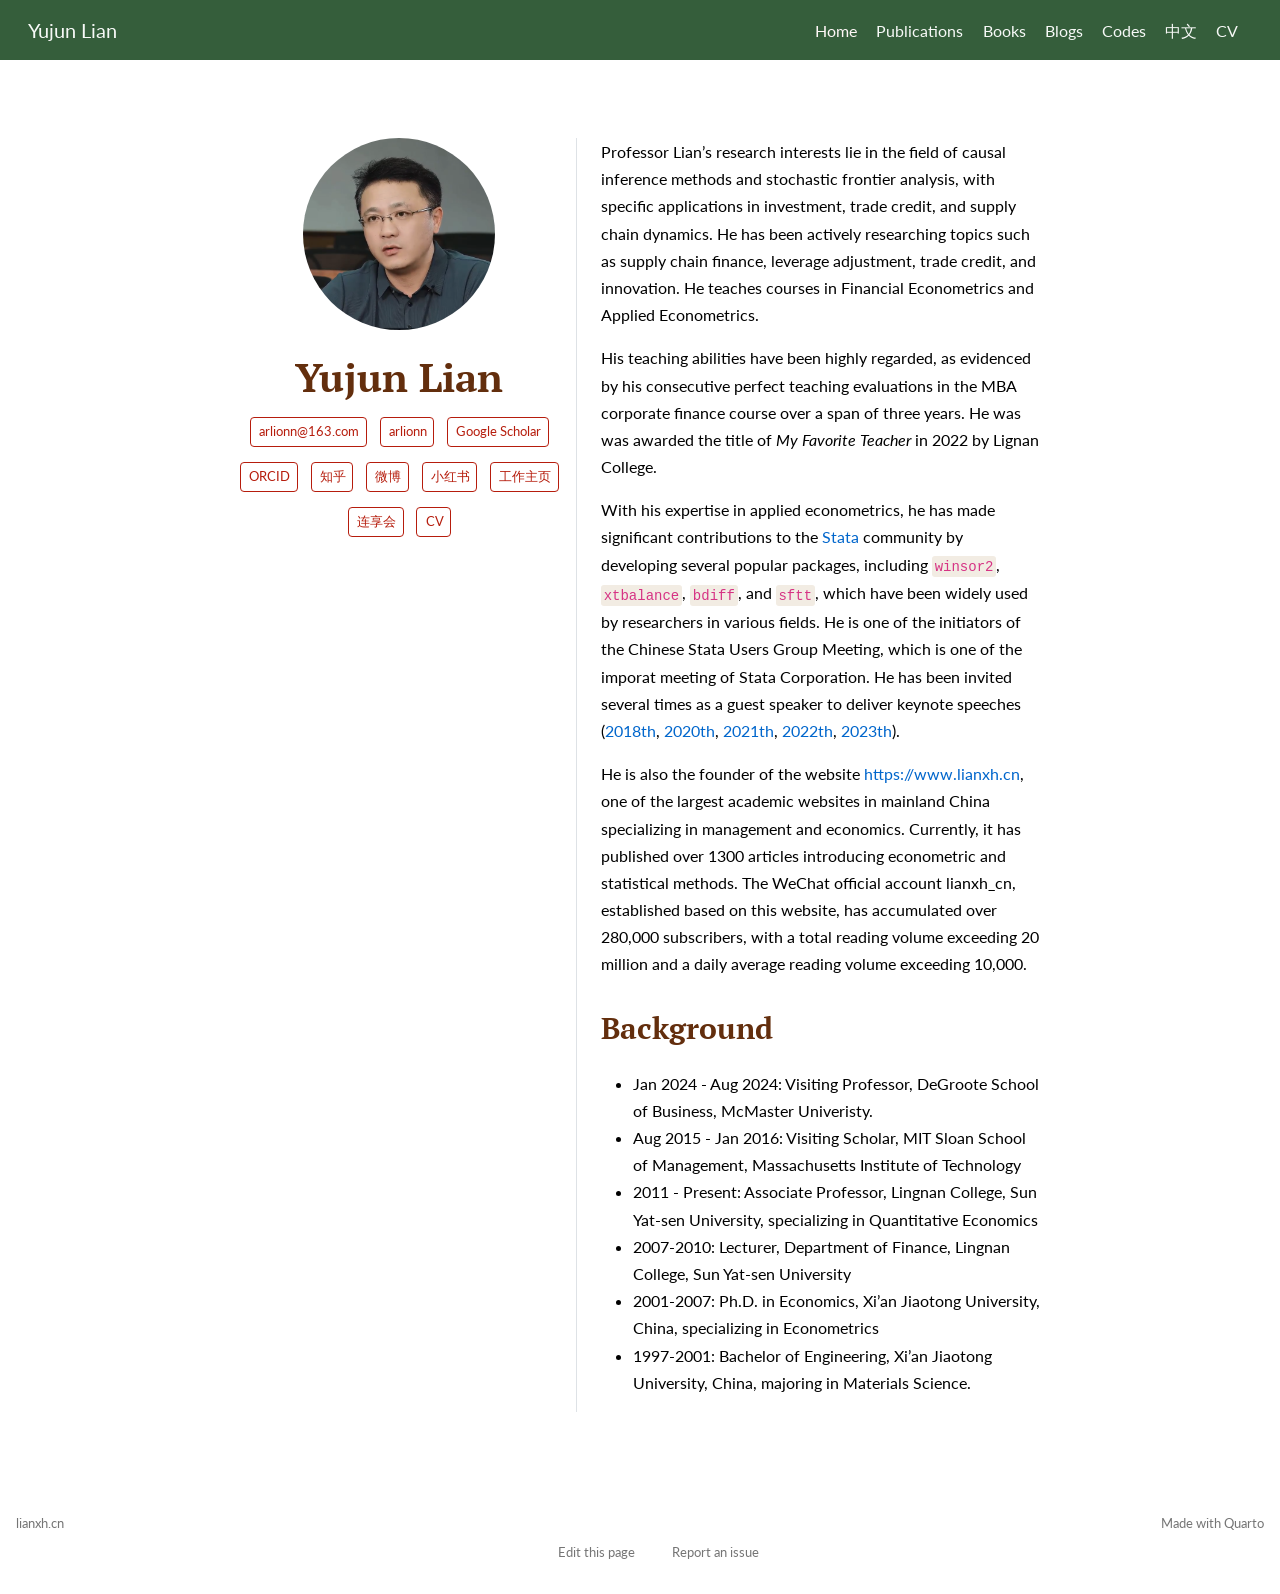
==== docs/index.html @ 08b86503 "Initial commit" ====
<!DOCTYPE html>
<html xmlns="http://www.w3.org/1999/xhtml" lang="en" xml:lang="en"><head>

<meta charset="utf-8">
<meta name="generator" content="quarto-1.6.39">

<meta name="viewport" content="width=device-width, initial-scale=1.0, user-scalable=yes">


<title>Yujun Lian</title>
<style>
code{white-space: pre-wrap;}
span.smallcaps{font-variant: small-caps;}
div.columns{display: flex; gap: min(4vw, 1.5em);}
div.column{flex: auto; overflow-x: auto;}
div.hanging-indent{margin-left: 1.5em; text-indent: -1.5em;}
ul.task-list{list-style: none;}
ul.task-list li input[type="checkbox"] {
  width: 0.8em;
  margin: 0 0.8em 0.2em -1em; /* quarto-specific, see https://github.com/quarto-dev/quarto-cli/issues/4556 */ 
  vertical-align: middle;
}
</style>


<script src="site_libs/quarto-nav/quarto-nav.js"></script>
<script src="site_libs/quarto-nav/headroom.min.js"></script>
<script src="site_libs/clipboard/clipboard.min.js"></script>
<script src="site_libs/quarto-search/autocomplete.umd.js"></script>
<script src="site_libs/quarto-search/fuse.min.js"></script>
<script src="site_libs/quarto-search/quarto-search.js"></script>
<meta name="quarto:offset" content="./">
<link href="./images/site-logo.png" rel="icon" type="image/png">
<script src="site_libs/quarto-html/quarto.js"></script>
<script src="site_libs/quarto-html/popper.min.js"></script>
<script src="site_libs/quarto-html/tippy.umd.min.js"></script>
<link href="site_libs/quarto-html/tippy.css" rel="stylesheet">
<link href="site_libs/quarto-html/quarto-syntax-highlighting-fe8e7e522ae82dd820442a7d00205796.css" rel="stylesheet" id="quarto-text-highlighting-styles">
<script src="site_libs/bootstrap/bootstrap.min.js"></script>
<link href="site_libs/bootstrap/bootstrap-icons.css" rel="stylesheet">
<link href="site_libs/bootstrap/bootstrap-5df277ab798583035ee15cc21a835e6a.min.css" rel="stylesheet" append-hash="true" id="quarto-bootstrap" data-mode="light">
<script id="quarto-search-options" type="application/json">{
  "location": "navbar",
  "copy-button": false,
  "collapse-after": 3,
  "panel-placement": "end",
  "type": "overlay",
  "limit": 50,
  "keyboard-shortcut": [
    "f",
    "/",
    "s"
  ],
  "show-item-context": false,
  "language": {
    "search-no-results-text": "No results",
    "search-matching-documents-text": "matching documents",
    "search-copy-link-title": "Copy link to search",
    "search-hide-matches-text": "Hide additional matches",
    "search-more-match-text": "more match in this document",
    "search-more-matches-text": "more matches in this document",
    "search-clear-button-title": "Clear",
    "search-text-placeholder": "",
    "search-detached-cancel-button-title": "Cancel",
    "search-submit-button-title": "Submit",
    "search-label": "Search"
  }
}</script>


</head>

<body class="nav-fixed fullcontent">

<div id="quarto-search-results"></div>
  <header id="quarto-header" class="headroom fixed-top">
    <nav class="navbar navbar-expand-lg " data-bs-theme="dark">
      <div class="navbar-container container-fluid">
      <div class="navbar-brand-container mx-auto">
    <a class="navbar-brand" href="./index.html">
    <span class="navbar-title">Yujun Lian</span>
    </a>
  </div>
            <div id="quarto-search" class="" title="Search"></div>
          <button class="navbar-toggler" type="button" data-bs-toggle="collapse" data-bs-target="#navbarCollapse" aria-controls="navbarCollapse" role="menu" aria-expanded="false" aria-label="Toggle navigation" onclick="if (window.quartoToggleHeadroom) { window.quartoToggleHeadroom(); }">
  <span class="navbar-toggler-icon"></span>
</button>
          <div class="collapse navbar-collapse" id="navbarCollapse">
            <ul class="navbar-nav navbar-nav-scroll ms-auto">
  <li class="nav-item">
    <a class="nav-link active" href="./index.html" aria-current="page"> 
<span class="menu-text">Home</span></a>
  </li>  
  <li class="nav-item">
    <a class="nav-link" href="./publications.html"> 
<span class="menu-text">Publications</span></a>
  </li>  
  <li class="nav-item">
    <a class="nav-link" href="./books.html"> 
<span class="menu-text">Books</span></a>
  </li>  
  <li class="nav-item">
    <a class="nav-link" href="./blog.html"> 
<span class="menu-text">Blogs</span></a>
  </li>  
  <li class="nav-item">
    <a class="nav-link" href="./codes.html"> 
<span class="menu-text">Codes</span></a>
  </li>  
  <li class="nav-item">
    <a class="nav-link" href="./Chinese.html"> 
<span class="menu-text">中文</span></a>
  </li>  
  <li class="nav-item">
    <a class="nav-link" href="./CV.pdf"> 
<span class="menu-text">CV</span></a>
  </li>  
</ul>
          </div> <!-- /navcollapse -->
            <div class="quarto-navbar-tools">
</div>
      </div> <!-- /container-fluid -->
    </nav>
</header>
<!-- content -->
<div id="quarto-content" class="quarto-container page-columns page-rows-contents page-layout-article page-navbar">
<!-- sidebar -->
<!-- margin-sidebar -->
    
<!-- main -->
<main class="content" id="quarto-document-content">




<div class="quarto-about-trestles">
  <div class="about-entity">
    <img src="images/lianyujun_2025.png" class="about-image
  round " style="height: 12em; width: 12em;">
<header id="title-block-header" class="quarto-title-block default">
<div class="quarto-title">
<h1 class="title">Yujun Lian</h1>
</div>
<div class="quarto-title-meta">
  </div>
</header>
    <div class="about-links">
  <a href="mailto:arlionn@163.com" class="about-link" rel="" target="">
    <i class="bi bi-mailbox"></i>
     <span class="about-link-text">arlionn@163.com</span>
  </a>
  <a href="https://github.com/lianyujun" class="about-link" rel="" target="">
    <i class="bi bi-github"></i>
     <span class="about-link-text">arlionn</span>
  </a>
  <a href="https://scholar.google.com/citations?user=tlkDP2AAAAAJ" class="about-link" rel="" target="">
    <i class="bi bi-book"></i>
     <span class="about-link-text">Google Scholar</span>
  </a>
  <a href="https://orcid.org/0000-0002-2011-7535" class="about-link" rel="" target="">
    <i class="bi bi-fingerprint"></i>
     <span class="about-link-text">ORCID</span>
  </a>
  <a href="https://www.zhihu.com/people/arlionn/" class="about-link" rel="" target="">
    <i class="bi bi-brands zhihu"></i>
     <span class="about-link-text">知乎</span>
  </a>
  <a href="https://weibo.com/arlionn" class="about-link" rel="" target="">
    <i class="bi bi-brands weibo"></i>
     <span class="about-link-text">微博</span>
  </a>
  <a href="https://www.xiaohongshu.com/user/profile/682968d9000000000a03da1a" class="about-link" rel="" target="">
    <i class="bi bi-brands xing"></i>
     <span class="about-link-text">小红书</span>
  </a>
  <a href="https://lingnan.sysu.edu.cn/faculty/LianYujun" class="about-link" rel="" target="">
    <i class="bi bi-solid user"></i>
     <span class="about-link-text">工作主页</span>
  </a>
  <a href="https://www.lianxh.cn" class="about-link" rel="" target="">
    <i class="bi bi-brands home"></i>
     <span class="about-link-text">连享会</span>
  </a>
  <a href="/CV.pdf" class="about-link" rel="" target="">
    <i class="bi bi-📝"></i>
     <span class="about-link-text">CV</span>
  </a>
</div>
  </div>
  <div class="about-contents"><div id="hero-heading">
<p>Professor Lian’s research interests lie in the field of causal inference methods and stochastic frontier analysis, with specific applications in investment, trade credit, and supply chain dynamics. He has been actively researching topics such as supply chain finance, leverage adjustment, trade credit, and innovation. He teaches courses in Financial Econometrics and Applied Econometrics.</p>
<p>His teaching abilities have been highly regarded, as evidenced by his consecutive perfect teaching evaluations in the MBA corporate finance course over a span of three years. He was was awarded the title of <em>My Favorite Teacher</em> in 2022 by Lignan College.</p>
<p>With his expertise in applied econometrics, he has made significant contributions to the <a href="https://www.stata.com/">Stata</a> community by developing several popular packages, including <code>winsor2</code>, <code>xtbalance</code>, <code>bdiff</code>, and <code>sftt</code>, which have been widely used by researchers in various fields. He is one of the initiators of the Chinese Stata Users Group Meeting, which is one of the imporat meeting of Stata Corporation. He has been invited several times as a guest speaker to deliver keynote speeches (<a href="https://www.stata.com/meeting/china18/">2018th</a>, <a href="https://www.stata.com/meeting/china20-Uone-Tech/">2020th</a>, <a href="https://www.stata.com/meeting/china21-Uone-Tech/">2021th</a>, <a href="https://www.stata.com/meeting/china22-Uone-Tech/">2022th</a>, <a href="https://www.stata.com/meeting/china23-Uone-Tech/">2023th</a>).</p>
<p>He is also the founder of the website <a href="https://www.lianxh.cn" class="uri">https://www.lianxh.cn</a>, one of the largest academic websites in mainland China specializing in management and economics. Currently, it has published over 1300 articles introducing econometric and statistical methods. The WeChat official account lianxh_cn, established based on this website, has accumulated over 280,000 subscribers, with a total reading volume exceeding 20 million and a daily average reading volume exceeding 10,000.</p>
<section id="background" class="level2">
<h2 data-anchor-id="background">Background</h2>
<ul>
<li>Jan 2024 - Aug 2024: Visiting Professor, DeGroote School of Business, McMaster Univeristy.</li>
<li>Aug 2015 - Jan 2016: Visiting Scholar, MIT Sloan School of Management, Massachusetts Institute of Technology</li>
<li>2011 - Present: Associate Professor, Lingnan College, Sun Yat-sen University, specializing in Quantitative Economics</li>
<li>2007-2010: Lecturer, Department of Finance, Lingnan College, Sun Yat-sen University</li>
<li>2001-2007: Ph.D.&nbsp;in Economics, Xi’an Jiaotong University, China, specializing in Econometrics</li>
<li>1997-2001: Bachelor of Engineering, Xi’an Jiaotong University, China, majoring in Materials Science.</li>
</ul>
</section>
</div></div>
</div>





</main> <!-- /main -->
<script id="quarto-html-after-body" type="application/javascript">
window.document.addEventListener("DOMContentLoaded", function (event) {
  const toggleBodyColorMode = (bsSheetEl) => {
    const mode = bsSheetEl.getAttribute("data-mode");
    const bodyEl = window.document.querySelector("body");
    if (mode === "dark") {
      bodyEl.classList.add("quarto-dark");
      bodyEl.classList.remove("quarto-light");
    } else {
      bodyEl.classList.add("quarto-light");
      bodyEl.classList.remove("quarto-dark");
    }
  }
  const toggleBodyColorPrimary = () => {
    const bsSheetEl = window.document.querySelector("link#quarto-bootstrap");
    if (bsSheetEl) {
      toggleBodyColorMode(bsSheetEl);
    }
  }
  toggleBodyColorPrimary();  
  const isCodeAnnotation = (el) => {
    for (const clz of el.classList) {
      if (clz.startsWith('code-annotation-')) {                     
        return true;
      }
    }
    return false;
  }
  const onCopySuccess = function(e) {
    // button target
    const button = e.trigger;
    // don't keep focus
    button.blur();
    // flash "checked"
    button.classList.add('code-copy-button-checked');
    var currentTitle = button.getAttribute("title");
    button.setAttribute("title", "Copied!");
    let tooltip;
    if (window.bootstrap) {
      button.setAttribute("data-bs-toggle", "tooltip");
      button.setAttribute("data-bs-placement", "left");
      button.setAttribute("data-bs-title", "Copied!");
      tooltip = new bootstrap.Tooltip(button, 
        { trigger: "manual", 
          customClass: "code-copy-button-tooltip",
          offset: [0, -8]});
      tooltip.show();    
    }
    setTimeout(function() {
      if (tooltip) {
        tooltip.hide();
        button.removeAttribute("data-bs-title");
        button.removeAttribute("data-bs-toggle");
        button.removeAttribute("data-bs-placement");
      }
      button.setAttribute("title", currentTitle);
      button.classList.remove('code-copy-button-checked');
    }, 1000);
    // clear code selection
    e.clearSelection();
  }
  const getTextToCopy = function(trigger) {
      const codeEl = trigger.previousElementSibling.cloneNode(true);
      for (const childEl of codeEl.children) {
        if (isCodeAnnotation(childEl)) {
          childEl.remove();
        }
      }
      return codeEl.innerText;
  }
  const clipboard = new window.ClipboardJS('.code-copy-button:not([data-in-quarto-modal])', {
    text: getTextToCopy
  });
  clipboard.on('success', onCopySuccess);
  if (window.document.getElementById('quarto-embedded-source-code-modal')) {
    const clipboardModal = new window.ClipboardJS('.code-copy-button[data-in-quarto-modal]', {
      text: getTextToCopy,
      container: window.document.getElementById('quarto-embedded-source-code-modal')
    });
    clipboardModal.on('success', onCopySuccess);
  }
    var localhostRegex = new RegExp(/^(?:http|https):\/\/localhost\:?[0-9]*\//);
    var mailtoRegex = new RegExp(/^mailto:/);
      var filterRegex = new RegExp("https:\/\/lianyujun\.github\.io");
    var isInternal = (href) => {
        return filterRegex.test(href) || localhostRegex.test(href) || mailtoRegex.test(href);
    }
    // Inspect non-navigation links and adorn them if external
 	var links = window.document.querySelectorAll('a[href]:not(.nav-link):not(.navbar-brand):not(.toc-action):not(.sidebar-link):not(.sidebar-item-toggle):not(.pagination-link):not(.no-external):not([aria-hidden]):not(.dropdown-item):not(.quarto-navigation-tool):not(.about-link)');
    for (var i=0; i<links.length; i++) {
      const link = links[i];
      if (!isInternal(link.href)) {
        // undo the damage that might have been done by quarto-nav.js in the case of
        // links that we want to consider external
        if (link.dataset.originalHref !== undefined) {
          link.href = link.dataset.originalHref;
        }
      }
    }
  function tippyHover(el, contentFn, onTriggerFn, onUntriggerFn) {
    const config = {
      allowHTML: true,
      maxWidth: 500,
      delay: 100,
      arrow: false,
      appendTo: function(el) {
          return el.parentElement;
      },
      interactive: true,
      interactiveBorder: 10,
      theme: 'quarto',
      placement: 'bottom-start',
    };
    if (contentFn) {
      config.content = contentFn;
    }
    if (onTriggerFn) {
      config.onTrigger = onTriggerFn;
    }
    if (onUntriggerFn) {
      config.onUntrigger = onUntriggerFn;
    }
    window.tippy(el, config); 
  }
  const noterefs = window.document.querySelectorAll('a[role="doc-noteref"]');
  for (var i=0; i<noterefs.length; i++) {
    const ref = noterefs[i];
    tippyHover(ref, function() {
      // use id or data attribute instead here
      let href = ref.getAttribute('data-footnote-href') || ref.getAttribute('href');
      try { href = new URL(href).hash; } catch {}
      const id = href.replace(/^#\/?/, "");
      const note = window.document.getElementById(id);
      if (note) {
        return note.innerHTML;
      } else {
        return "";
      }
    });
  }
  const xrefs = window.document.querySelectorAll('a.quarto-xref');
  const processXRef = (id, note) => {
    // Strip column container classes
    const stripColumnClz = (el) => {
      el.classList.remove("page-full", "page-columns");
      if (el.children) {
        for (const child of el.children) {
          stripColumnClz(child);
        }
      }
    }
    stripColumnClz(note)
    if (id === null || id.startsWith('sec-')) {
      // Special case sections, only their first couple elements
      const container = document.createElement("div");
      if (note.children && note.children.length > 2) {
        container.appendChild(note.children[0].cloneNode(true));
        for (let i = 1; i < note.children.length; i++) {
          const child = note.children[i];
          if (child.tagName === "P" && child.innerText === "") {
            continue;
          } else {
            container.appendChild(child.cloneNode(true));
            break;
          }
        }
        if (window.Quarto?.typesetMath) {
          window.Quarto.typesetMath(container);
        }
        return container.innerHTML
      } else {
        if (window.Quarto?.typesetMath) {
          window.Quarto.typesetMath(note);
        }
        return note.innerHTML;
      }
    } else {
      // Remove any anchor links if they are present
      const anchorLink = note.querySelector('a.anchorjs-link');
      if (anchorLink) {
        anchorLink.remove();
      }
      if (window.Quarto?.typesetMath) {
        window.Quarto.typesetMath(note);
      }
      if (note.classList.contains("callout")) {
        return note.outerHTML;
      } else {
        return note.innerHTML;
      }
    }
  }
  for (var i=0; i<xrefs.length; i++) {
    const xref = xrefs[i];
    tippyHover(xref, undefined, function(instance) {
      instance.disable();
      let url = xref.getAttribute('href');
      let hash = undefined; 
      if (url.startsWith('#')) {
        hash = url;
      } else {
        try { hash = new URL(url).hash; } catch {}
      }
      if (hash) {
        const id = hash.replace(/^#\/?/, "");
        const note = window.document.getElementById(id);
        if (note !== null) {
          try {
            const html = processXRef(id, note.cloneNode(true));
            instance.setContent(html);
          } finally {
            instance.enable();
            instance.show();
          }
        } else {
          // See if we can fetch this
          fetch(url.split('#')[0])
          .then(res => res.text())
          .then(html => {
            const parser = new DOMParser();
            const htmlDoc = parser.parseFromString(html, "text/html");
            const note = htmlDoc.getElementById(id);
            if (note !== null) {
              const html = processXRef(id, note);
              instance.setContent(html);
            } 
          }).finally(() => {
            instance.enable();
            instance.show();
          });
        }
      } else {
        // See if we can fetch a full url (with no hash to target)
        // This is a special case and we should probably do some content thinning / targeting
        fetch(url)
        .then(res => res.text())
        .then(html => {
          const parser = new DOMParser();
          const htmlDoc = parser.parseFromString(html, "text/html");
          const note = htmlDoc.querySelector('main.content');
          if (note !== null) {
            // This should only happen for chapter cross references
            // (since there is no id in the URL)
            // remove the first header
            if (note.children.length > 0 && note.children[0].tagName === "HEADER") {
              note.children[0].remove();
            }
            const html = processXRef(null, note);
            instance.setContent(html);
          } 
        }).finally(() => {
          instance.enable();
          instance.show();
        });
      }
    }, function(instance) {
    });
  }
      let selectedAnnoteEl;
      const selectorForAnnotation = ( cell, annotation) => {
        let cellAttr = 'data-code-cell="' + cell + '"';
        let lineAttr = 'data-code-annotation="' +  annotation + '"';
        const selector = 'span[' + cellAttr + '][' + lineAttr + ']';
        return selector;
      }
      const selectCodeLines = (annoteEl) => {
        const doc = window.document;
        const targetCell = annoteEl.getAttribute("data-target-cell");
        const targetAnnotation = annoteEl.getAttribute("data-target-annotation");
        const annoteSpan = window.document.querySelector(selectorForAnnotation(targetCell, targetAnnotation));
        const lines = annoteSpan.getAttribute("data-code-lines").split(",");
        const lineIds = lines.map((line) => {
          return targetCell + "-" + line;
        })
        let top = null;
        let height = null;
        let parent = null;
        if (lineIds.length > 0) {
            //compute the position of the single el (top and bottom and make a div)
            const el = window.document.getElementById(lineIds[0]);
            top = el.offsetTop;
            height = el.offsetHeight;
            parent = el.parentElement.parentElement;
          if (lineIds.length > 1) {
            const lastEl = window.document.getElementById(lineIds[lineIds.length - 1]);
            const bottom = lastEl.offsetTop + lastEl.offsetHeight;
            height = bottom - top;
          }
          if (top !== null && height !== null && parent !== null) {
            // cook up a div (if necessary) and position it 
            let div = window.document.getElementById("code-annotation-line-highlight");
            if (div === null) {
              div = window.document.createElement("div");
              div.setAttribute("id", "code-annotation-line-highlight");
              div.style.position = 'absolute';
              parent.appendChild(div);
            }
            div.style.top = top - 2 + "px";
            div.style.height = height + 4 + "px";
            div.style.left = 0;
            let gutterDiv = window.document.getElementById("code-annotation-line-highlight-gutter");
            if (gutterDiv === null) {
              gutterDiv = window.document.createElement("div");
              gutterDiv.setAttribute("id", "code-annotation-line-highlight-gutter");
              gutterDiv.style.position = 'absolute';
              const codeCell = window.document.getElementById(targetCell);
              const gutter = codeCell.querySelector('.code-annotation-gutter');
              gutter.appendChild(gutterDiv);
            }
            gutterDiv.style.top = top - 2 + "px";
            gutterDiv.style.height = height + 4 + "px";
          }
          selectedAnnoteEl = annoteEl;
        }
      };
      const unselectCodeLines = () => {
        const elementsIds = ["code-annotation-line-highlight", "code-annotation-line-highlight-gutter"];
        elementsIds.forEach((elId) => {
          const div = window.document.getElementById(elId);
          if (div) {
            div.remove();
          }
        });
        selectedAnnoteEl = undefined;
      };
        // Handle positioning of the toggle
    window.addEventListener(
      "resize",
      throttle(() => {
        elRect = undefined;
        if (selectedAnnoteEl) {
          selectCodeLines(selectedAnnoteEl);
        }
      }, 10)
    );
    function throttle(fn, ms) {
    let throttle = false;
    let timer;
      return (...args) => {
        if(!throttle) { // first call gets through
            fn.apply(this, args);
            throttle = true;
        } else { // all the others get throttled
            if(timer) clearTimeout(timer); // cancel #2
            timer = setTimeout(() => {
              fn.apply(this, args);
              timer = throttle = false;
            }, ms);
        }
      };
    }
      // Attach click handler to the DT
      const annoteDls = window.document.querySelectorAll('dt[data-target-cell]');
      for (const annoteDlNode of annoteDls) {
        annoteDlNode.addEventListener('click', (event) => {
          const clickedEl = event.target;
          if (clickedEl !== selectedAnnoteEl) {
            unselectCodeLines();
            const activeEl = window.document.querySelector('dt[data-target-cell].code-annotation-active');
            if (activeEl) {
              activeEl.classList.remove('code-annotation-active');
            }
            selectCodeLines(clickedEl);
            clickedEl.classList.add('code-annotation-active');
          } else {
            // Unselect the line
            unselectCodeLines();
            clickedEl.classList.remove('code-annotation-active');
          }
        });
      }
  const findCites = (el) => {
    const parentEl = el.parentElement;
    if (parentEl) {
      const cites = parentEl.dataset.cites;
      if (cites) {
        return {
          el,
          cites: cites.split(' ')
        };
      } else {
        return findCites(el.parentElement)
      }
    } else {
      return undefined;
    }
  };
  var bibliorefs = window.document.querySelectorAll('a[role="doc-biblioref"]');
  for (var i=0; i<bibliorefs.length; i++) {
    const ref = bibliorefs[i];
    const citeInfo = findCites(ref);
    if (citeInfo) {
      tippyHover(citeInfo.el, function() {
        var popup = window.document.createElement('div');
        citeInfo.cites.forEach(function(cite) {
          var citeDiv = window.document.createElement('div');
          citeDiv.classList.add('hanging-indent');
          citeDiv.classList.add('csl-entry');
          var biblioDiv = window.document.getElementById('ref-' + cite);
          if (biblioDiv) {
            citeDiv.innerHTML = biblioDiv.innerHTML;
          }
          popup.appendChild(citeDiv);
        });
        return popup.innerHTML;
      });
    }
  }
});
</script>
</div> <!-- /content -->
<footer class="footer">
  <div class="nav-footer">
    <div class="nav-footer-left">
<p><a href="https://www.lianxh.cn">lianxh.cn</a><br></p>
</div>   
    <div class="nav-footer-center">
      &nbsp;
    <div class="toc-actions"><ul><li><a href="https://github.com/lianyujun/lianyujun.github.io/edit/main/index.qmd" class="toc-action"><i class="bi bi-github"></i>Edit this page</a></li><li><a href="https://github.com/lianyujun/lianyujun.github.io/issues/new" class="toc-action"><i class="bi empty"></i>Report an issue</a></li></ul></div></div>
    <div class="nav-footer-right">
<p>Made with <a href="https://quarto.org/">Quarto</a><br></p>
</div>
  </div>
</footer>




</body></html>
---- docs/site_libs/quarto-html/tippy.css ----
.tippy-box[data-animation=fade][data-state=hidden]{opacity:0}[data-tippy-root]{max-width:calc(100vw - 10px)}.tippy-box{position:relative;background-color:#333;color:#fff;border-radius:4px;font-size:14px;line-height:1.4;white-space:normal;outline:0;transition-property:transform,visibility,opacity}.tippy-box[data-placement^=top]>.tippy-arrow{bottom:0}.tippy-box[data-placement^=top]>.tippy-arrow:before{bottom:-7px;left:0;border-width:8px 8px 0;border-top-color:initial;transform-origin:center top}.tippy-box[data-placement^=bottom]>.tippy-arrow{top:0}.tippy-box[data-placement^=bottom]>.tippy-arrow:before{top:-7px;left:0;border-width:0 8px 8px;border-bottom-color:initial;transform-origin:center bottom}.tippy-box[data-placement^=left]>.tippy-arrow{right:0}.tippy-box[data-placement^=left]>.tippy-arrow:before{border-width:8px 0 8px 8px;border-left-color:initial;right:-7px;transform-origin:center left}.tippy-box[data-placement^=right]>.tippy-arrow{left:0}.tippy-box[data-placement^=right]>.tippy-arrow:before{left:-7px;border-width:8px 8px 8px 0;border-right-color:initial;transform-origin:center right}.tippy-box[data-inertia][data-state=visible]{transition-timing-function:cubic-bezier(.54,1.5,.38,1.11)}.tippy-arrow{width:16px;height:16px;color:#333}.tippy-arrow:before{content:"";position:absolute;border-color:transparent;border-style:solid}.tippy-content{position:relative;padding:5px 9px;z-index:1}
---- docs/site_libs/quarto-html/quarto-syntax-highlighting-fe8e7e522ae82dd820442a7d00205796.css ----
/* quarto syntax highlight colors */
:root {
  --quarto-hl-ot-color: #003B4F;
  --quarto-hl-at-color: #657422;
  --quarto-hl-ss-color: #20794D;
  --quarto-hl-an-color: #5E5E5E;
  --quarto-hl-fu-color: #4758AB;
  --quarto-hl-st-color: #20794D;
  --quarto-hl-cf-color: #003B4F;
  --quarto-hl-op-color: #5E5E5E;
  --quarto-hl-er-color: #AD0000;
  --quarto-hl-bn-color: #AD0000;
  --quarto-hl-al-color: #AD0000;
  --quarto-hl-va-color: #111111;
  --quarto-hl-bu-color: inherit;
  --quarto-hl-ex-color: inherit;
  --quarto-hl-pp-color: #AD0000;
  --quarto-hl-in-color: #5E5E5E;
  --quarto-hl-vs-color: #20794D;
  --quarto-hl-wa-color: #5E5E5E;
  --quarto-hl-do-color: #5E5E5E;
  --quarto-hl-im-color: #00769E;
  --quarto-hl-ch-color: #20794D;
  --quarto-hl-dt-color: #AD0000;
  --quarto-hl-fl-color: #AD0000;
  --quarto-hl-co-color: #5E5E5E;
  --quarto-hl-cv-color: #5E5E5E;
  --quarto-hl-cn-color: #8f5902;
  --quarto-hl-sc-color: #5E5E5E;
  --quarto-hl-dv-color: #AD0000;
  --quarto-hl-kw-color: #003B4F;
}

/* other quarto variables */
:root {
  --quarto-font-monospace: "Source Code Pro", monospace;
}

pre > code.sourceCode > span {
  color: #003B4F;
}

code span {
  color: #003B4F;
}

code.sourceCode > span {
  color: #003B4F;
}

div.sourceCode,
div.sourceCode pre.sourceCode {
  color: #003B4F;
}

code span.ot {
  color: #003B4F;
  font-style: inherit;
}

code span.at {
  color: #657422;
  font-style: inherit;
}

code span.ss {
  color: #20794D;
  font-style: inherit;
}

code span.an {
  color: #5E5E5E;
  font-style: inherit;
}

code span.fu {
  color: #4758AB;
  font-style: inherit;
}

code span.st {
  color: #20794D;
  font-style: inherit;
}

code span.cf {
  color: #003B4F;
  font-weight: bold;
  font-style: inherit;
}

code span.op {
  color: #5E5E5E;
  font-style: inherit;
}

code span.er {
  color: #AD0000;
  font-style: inherit;
}

code span.bn {
  color: #AD0000;
  font-style: inherit;
}

code span.al {
  color: #AD0000;
  font-style: inherit;
}

code span.va {
  color: #111111;
  font-style: inherit;
}

code span.bu {
  font-style: inherit;
}

code span.ex {
  font-style: inherit;
}

code span.pp {
  color: #AD0000;
  font-style: inherit;
}

code span.in {
  color: #5E5E5E;
  font-style: inherit;
}

code span.vs {
  color: #20794D;
  font-style: inherit;
}

code span.wa {
  color: #5E5E5E;
  font-style: italic;
}

code span.do {
  color: #5E5E5E;
  font-style: italic;
}

code span.im {
  color: #00769E;
  font-style: inherit;
}

code span.ch {
  color: #20794D;
  font-style: inherit;
}

code span.dt {
  color: #AD0000;
  font-style: inherit;
}

code span.fl {
  color: #AD0000;
  font-style: inherit;
}

code span.co {
  color: #5E5E5E;
  font-style: inherit;
}

code span.cv {
  color: #5E5E5E;
  font-style: italic;
}

code span.cn {
  color: #8f5902;
  font-style: inherit;
}

code span.sc {
  color: #5E5E5E;
  font-style: inherit;
}

code span.dv {
  color: #AD0000;
  font-style: inherit;
}

code span.kw {
  color: #003B4F;
  font-weight: bold;
  font-style: inherit;
}

.prevent-inlining {
  content: "</";
}

/*# sourceMappingURL=11f62f7c3d2629834ad34dfb195daf18.css.map */
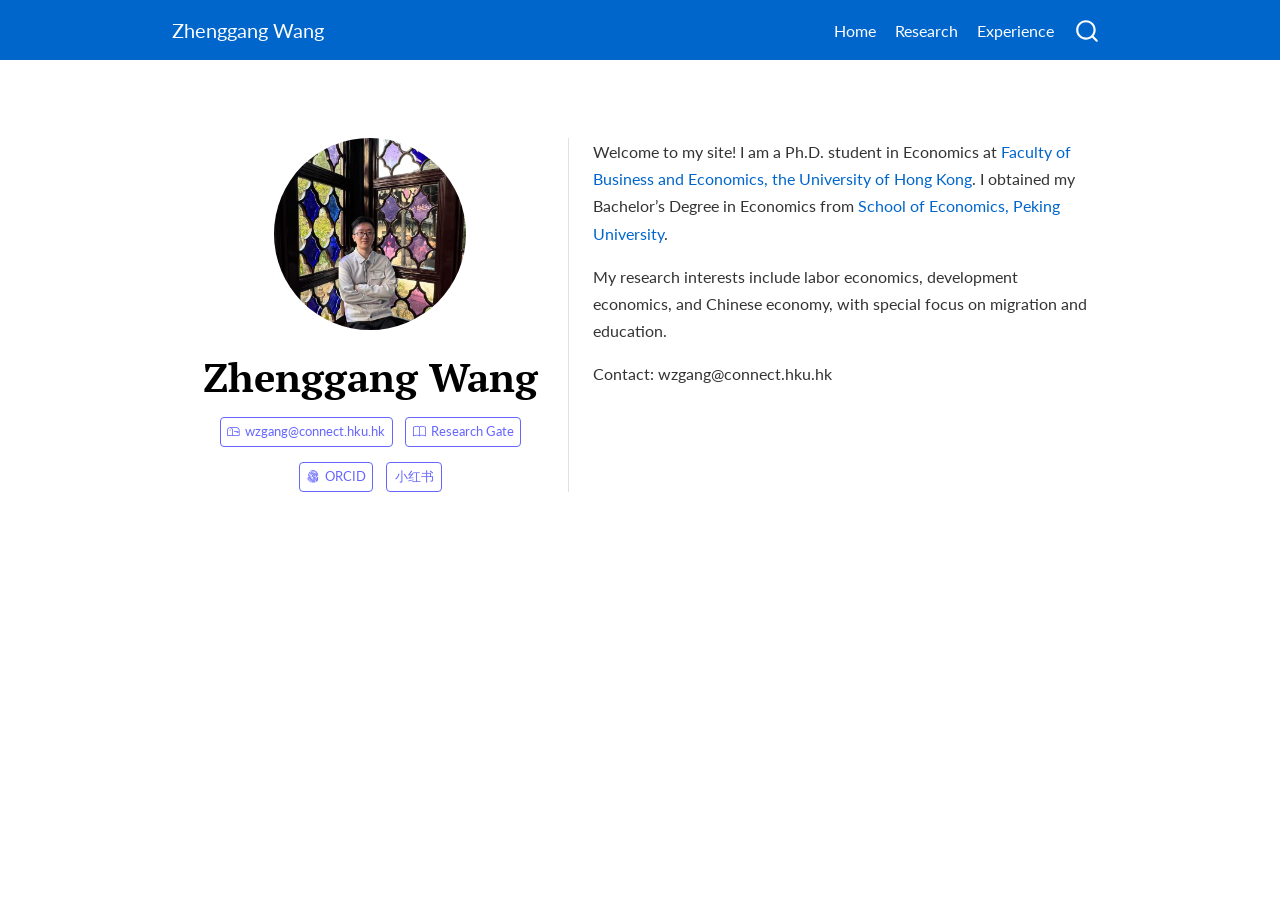
==== commit e061338c: "updated personal website" ====
--- a/docs/index.html
+++ b/docs/index.html
@@ -2,13 +2,16 @@
 <html xmlns="http://www.w3.org/1999/xhtml" lang="en" xml:lang="en"><head>
 
 <meta charset="utf-8">
-<meta name="generator" content="quarto-1.6.39">
+<meta name="generator" content="quarto-1.9.37">
 
 <meta name="viewport" content="width=device-width, initial-scale=1.0, user-scalable=yes">
 
 
-<title>Yujun Lian</title>
+<title>Zhenggang Wang</title>
 <style>
+/* Default styles provided by pandoc.
+** See https://pandoc.org/MANUAL.html#variables-for-html for config info.
+*/
 code{white-space: pre-wrap;}
 span.smallcaps{font-variant: small-caps;}
 div.columns{display: flex; gap: min(4vw, 1.5em);}
@@ -30,15 +33,16 @@
 <script src="site_libs/quarto-search/fuse.min.js"></script>
 <script src="site_libs/quarto-search/quarto-search.js"></script>
 <meta name="quarto:offset" content="./">
-<link href="./images/site-logo.png" rel="icon" type="image/png">
-<script src="site_libs/quarto-html/quarto.js"></script>
+<link href="./images/apple-touch-icon-180x180.png" rel="icon" type="image/png">
+<script src="site_libs/quarto-html/quarto.js" type="module"></script>
+<script src="site_libs/quarto-html/tabsets/tabsets.js" type="module"></script>
 <script src="site_libs/quarto-html/popper.min.js"></script>
 <script src="site_libs/quarto-html/tippy.umd.min.js"></script>
 <link href="site_libs/quarto-html/tippy.css" rel="stylesheet">
-<link href="site_libs/quarto-html/quarto-syntax-highlighting-fe8e7e522ae82dd820442a7d00205796.css" rel="stylesheet" id="quarto-text-highlighting-styles">
+<link href="site_libs/quarto-html/quarto-syntax-highlighting-a9c94084e156453ce75ecc8ff7b2041c.css" rel="stylesheet" id="quarto-text-highlighting-styles">
 <script src="site_libs/bootstrap/bootstrap.min.js"></script>
 <link href="site_libs/bootstrap/bootstrap-icons.css" rel="stylesheet">
-<link href="site_libs/bootstrap/bootstrap-5df277ab798583035ee15cc21a835e6a.min.css" rel="stylesheet" append-hash="true" id="quarto-bootstrap" data-mode="light">
+<link href="site_libs/bootstrap/bootstrap-d3f19b3d7b622b1c316061142769eb59.min.css" rel="stylesheet" append-hash="true" id="quarto-bootstrap" data-mode="light">
 <script id="quarto-search-options" type="application/json">{
   "location": "navbar",
   "copy-button": false,
@@ -70,7 +74,7 @@
 
 </head>
 
-<body class="nav-fixed fullcontent">
+<body class="nav-fixed fullcontent quarto-light">
 
 <div id="quarto-search-results"></div>
   <header id="quarto-header" class="headroom fixed-top">
@@ -78,7 +82,7 @@
       <div class="navbar-container container-fluid">
       <div class="navbar-brand-container mx-auto">
     <a class="navbar-brand" href="./index.html">
-    <span class="navbar-title">Yujun Lian</span>
+    <span class="navbar-title">Zhenggang Wang</span>
     </a>
   </div>
             <div id="quarto-search" class="" title="Search"></div>
@@ -92,28 +96,12 @@
 <span class="menu-text">Home</span></a>
   </li>  
   <li class="nav-item">
-    <a class="nav-link" href="./publications.html"> 
-<span class="menu-text">Publications</span></a>
+    <a class="nav-link" href="./research.html"> 
+<span class="menu-text">Research</span></a>
   </li>  
   <li class="nav-item">
-    <a class="nav-link" href="./books.html"> 
-<span class="menu-text">Books</span></a>
-  </li>  
-  <li class="nav-item">
-    <a class="nav-link" href="./blog.html"> 
-<span class="menu-text">Blogs</span></a>
-  </li>  
-  <li class="nav-item">
-    <a class="nav-link" href="./codes.html"> 
-<span class="menu-text">Codes</span></a>
-  </li>  
-  <li class="nav-item">
-    <a class="nav-link" href="./Chinese.html"> 
-<span class="menu-text">中文</span></a>
-  </li>  
-  <li class="nav-item">
-    <a class="nav-link" href="./CV.pdf"> 
-<span class="menu-text">CV</span></a>
+    <a class="nav-link" href="./experience.html"> 
+<span class="menu-text">Experience</span></a>
   </li>  
 </ul>
           </div> <!-- /navcollapse -->
@@ -135,74 +123,38 @@
 
 <div class="quarto-about-trestles">
   <div class="about-entity">
-    <img src="images/lianyujun_2025.png" class="about-image
+    <img src="images/wzg2.jpg" class="about-image
   round " style="height: 12em; width: 12em;">
 <header id="title-block-header" class="quarto-title-block default">
 <div class="quarto-title">
-<h1 class="title">Yujun Lian</h1>
+<h1 class="title">Zhenggang Wang</h1>
 </div>
 <div class="quarto-title-meta">
   </div>
 </header>
     <div class="about-links">
-  <a href="mailto:arlionn@163.com" class="about-link" rel="" target="">
+  <a href="mailto:wzgang@connect.hku.hk" class="about-link" rel="" target="">
     <i class="bi bi-mailbox"></i>
-     <span class="about-link-text">arlionn@163.com</span>
+     <span class="about-link-text">wzgang@connect.hku.hk</span>
   </a>
-  <a href="https://github.com/lianyujun" class="about-link" rel="" target="">
-    <i class="bi bi-github"></i>
-     <span class="about-link-text">arlionn</span>
+  <a href="https://www.researchgate.net/profile/Zhenggang-Wang-4?ev=hdr_xprf" class="about-link" rel="" target="">
+    <i class="bi bi-book"></i>
+     <span class="about-link-text">Research Gate</span>
   </a>
-  <a href="https://scholar.google.com/citations?user=tlkDP2AAAAAJ" class="about-link" rel="" target="">
-    <i class="bi bi-book"></i>
-     <span class="about-link-text">Google Scholar</span>
-  </a>
-  <a href="https://orcid.org/0000-0002-2011-7535" class="about-link" rel="" target="">
+  <a href="https://orcid.org/0009-0004-4326-7183" class="about-link" rel="" target="">
     <i class="bi bi-fingerprint"></i>
      <span class="about-link-text">ORCID</span>
   </a>
-  <a href="https://www.zhihu.com/people/arlionn/" class="about-link" rel="" target="">
-    <i class="bi bi-brands zhihu"></i>
-     <span class="about-link-text">知乎</span>
-  </a>
-  <a href="https://weibo.com/arlionn" class="about-link" rel="" target="">
-    <i class="bi bi-brands weibo"></i>
-     <span class="about-link-text">微博</span>
-  </a>
-  <a href="https://www.xiaohongshu.com/user/profile/682968d9000000000a03da1a" class="about-link" rel="" target="">
+  <a href="https://www.xiaohongshu.com/user/profile/618625a00000000010008f83" class="about-link" rel="" target="">
     <i class="bi bi-brands xing"></i>
      <span class="about-link-text">小红书</span>
-  </a>
-  <a href="https://lingnan.sysu.edu.cn/faculty/LianYujun" class="about-link" rel="" target="">
-    <i class="bi bi-solid user"></i>
-     <span class="about-link-text">工作主页</span>
-  </a>
-  <a href="https://www.lianxh.cn" class="about-link" rel="" target="">
-    <i class="bi bi-brands home"></i>
-     <span class="about-link-text">连享会</span>
-  </a>
-  <a href="/CV.pdf" class="about-link" rel="" target="">
-    <i class="bi bi-📝"></i>
-     <span class="about-link-text">CV</span>
   </a>
 </div>
   </div>
   <div class="about-contents"><div id="hero-heading">
-<p>Professor Lian’s research interests lie in the field of causal inference methods and stochastic frontier analysis, with specific applications in investment, trade credit, and supply chain dynamics. He has been actively researching topics such as supply chain finance, leverage adjustment, trade credit, and innovation. He teaches courses in Financial Econometrics and Applied Econometrics.</p>
-<p>His teaching abilities have been highly regarded, as evidenced by his consecutive perfect teaching evaluations in the MBA corporate finance course over a span of three years. He was was awarded the title of <em>My Favorite Teacher</em> in 2022 by Lignan College.</p>
-<p>With his expertise in applied econometrics, he has made significant contributions to the <a href="https://www.stata.com/">Stata</a> community by developing several popular packages, including <code>winsor2</code>, <code>xtbalance</code>, <code>bdiff</code>, and <code>sftt</code>, which have been widely used by researchers in various fields. He is one of the initiators of the Chinese Stata Users Group Meeting, which is one of the imporat meeting of Stata Corporation. He has been invited several times as a guest speaker to deliver keynote speeches (<a href="https://www.stata.com/meeting/china18/">2018th</a>, <a href="https://www.stata.com/meeting/china20-Uone-Tech/">2020th</a>, <a href="https://www.stata.com/meeting/china21-Uone-Tech/">2021th</a>, <a href="https://www.stata.com/meeting/china22-Uone-Tech/">2022th</a>, <a href="https://www.stata.com/meeting/china23-Uone-Tech/">2023th</a>).</p>
-<p>He is also the founder of the website <a href="https://www.lianxh.cn" class="uri">https://www.lianxh.cn</a>, one of the largest academic websites in mainland China specializing in management and economics. Currently, it has published over 1300 articles introducing econometric and statistical methods. The WeChat official account lianxh_cn, established based on this website, has accumulated over 280,000 subscribers, with a total reading volume exceeding 20 million and a daily average reading volume exceeding 10,000.</p>
-<section id="background" class="level2">
-<h2 data-anchor-id="background">Background</h2>
-<ul>
-<li>Jan 2024 - Aug 2024: Visiting Professor, DeGroote School of Business, McMaster Univeristy.</li>
-<li>Aug 2015 - Jan 2016: Visiting Scholar, MIT Sloan School of Management, Massachusetts Institute of Technology</li>
-<li>2011 - Present: Associate Professor, Lingnan College, Sun Yat-sen University, specializing in Quantitative Economics</li>
-<li>2007-2010: Lecturer, Department of Finance, Lingnan College, Sun Yat-sen University</li>
-<li>2001-2007: Ph.D.&nbsp;in Economics, Xi’an Jiaotong University, China, specializing in Econometrics</li>
-<li>1997-2001: Bachelor of Engineering, Xi’an Jiaotong University, China, majoring in Materials Science.</li>
-</ul>
-</section>
+<p>Welcome to my site! I am a Ph.D.&nbsp;student in Economics at <a href="[link](https://www.hkubs.hku.hk/)">Faculty of Business and Economics, the University of Hong Kong</a>. I obtained my Bachelor’s Degree in Economics from <a href="[link](https://econ.pku.edu.cn/)">School of Economics, Peking University</a>.</p>
+<p>My research interests include labor economics, development economics, and Chinese economy, with special focus on migration and education.</p>
+<p>Contact: wzgang@connect.hku.hk</p>
 </div></div>
 </div>
 
@@ -212,229 +164,236 @@
 
 </main> <!-- /main -->
 <script id="quarto-html-after-body" type="application/javascript">
-window.document.addEventListener("DOMContentLoaded", function (event) {
-  const toggleBodyColorMode = (bsSheetEl) => {
-    const mode = bsSheetEl.getAttribute("data-mode");
-    const bodyEl = window.document.querySelector("body");
-    if (mode === "dark") {
-      bodyEl.classList.add("quarto-dark");
-      bodyEl.classList.remove("quarto-light");
-    } else {
-      bodyEl.classList.add("quarto-light");
-      bodyEl.classList.remove("quarto-dark");
-    }
-  }
-  const toggleBodyColorPrimary = () => {
-    const bsSheetEl = window.document.querySelector("link#quarto-bootstrap");
-    if (bsSheetEl) {
-      toggleBodyColorMode(bsSheetEl);
-    }
-  }
-  toggleBodyColorPrimary();  
-  const isCodeAnnotation = (el) => {
-    for (const clz of el.classList) {
-      if (clz.startsWith('code-annotation-')) {                     
-        return true;
-      }
-    }
-    return false;
-  }
-  const onCopySuccess = function(e) {
-    // button target
-    const button = e.trigger;
-    // don't keep focus
-    button.blur();
-    // flash "checked"
-    button.classList.add('code-copy-button-checked');
-    var currentTitle = button.getAttribute("title");
-    button.setAttribute("title", "Copied!");
-    let tooltip;
-    if (window.bootstrap) {
-      button.setAttribute("data-bs-toggle", "tooltip");
-      button.setAttribute("data-bs-placement", "left");
-      button.setAttribute("data-bs-title", "Copied!");
-      tooltip = new bootstrap.Tooltip(button, 
-        { trigger: "manual", 
-          customClass: "code-copy-button-tooltip",
-          offset: [0, -8]});
-      tooltip.show();    
-    }
-    setTimeout(function() {
-      if (tooltip) {
-        tooltip.hide();
-        button.removeAttribute("data-bs-title");
-        button.removeAttribute("data-bs-toggle");
-        button.removeAttribute("data-bs-placement");
-      }
-      button.setAttribute("title", currentTitle);
-      button.classList.remove('code-copy-button-checked');
-    }, 1000);
-    // clear code selection
-    e.clearSelection();
-  }
-  const getTextToCopy = function(trigger) {
-      const codeEl = trigger.previousElementSibling.cloneNode(true);
+  window.document.addEventListener("DOMContentLoaded", function (event) {
+    const isCodeAnnotation = (el) => {
+      for (const clz of el.classList) {
+        if (clz.startsWith('code-annotation-')) {                     
+          return true;
+        }
+      }
+      return false;
+    }
+    const onCopySuccess = function(e) {
+      // button target
+      const button = e.trigger;
+      // don't keep focus
+      button.blur();
+      // flash "checked"
+      button.classList.add('code-copy-button-checked');
+      var currentTitle = button.getAttribute("title");
+      button.setAttribute("title", "Copied!");
+      let tooltip;
+      if (window.bootstrap) {
+        button.setAttribute("data-bs-toggle", "tooltip");
+        button.setAttribute("data-bs-placement", "left");
+        button.setAttribute("data-bs-title", "Copied!");
+        tooltip = new bootstrap.Tooltip(button, 
+          { trigger: "manual", 
+            customClass: "code-copy-button-tooltip",
+            offset: [0, -8]});
+        tooltip.show();    
+      }
+      setTimeout(function() {
+        if (tooltip) {
+          tooltip.hide();
+          button.removeAttribute("data-bs-title");
+          button.removeAttribute("data-bs-toggle");
+          button.removeAttribute("data-bs-placement");
+        }
+        button.setAttribute("title", currentTitle);
+        button.classList.remove('code-copy-button-checked');
+      }, 1000);
+      // clear code selection
+      e.clearSelection();
+    }
+    const getTextToCopy = function(trigger) {
+      const outerScaffold = trigger.parentElement.cloneNode(true);
+      const codeEl = outerScaffold.querySelector('code');
       for (const childEl of codeEl.children) {
         if (isCodeAnnotation(childEl)) {
           childEl.remove();
         }
       }
       return codeEl.innerText;
-  }
-  const clipboard = new window.ClipboardJS('.code-copy-button:not([data-in-quarto-modal])', {
-    text: getTextToCopy
-  });
-  clipboard.on('success', onCopySuccess);
-  if (window.document.getElementById('quarto-embedded-source-code-modal')) {
-    const clipboardModal = new window.ClipboardJS('.code-copy-button[data-in-quarto-modal]', {
-      text: getTextToCopy,
-      container: window.document.getElementById('quarto-embedded-source-code-modal')
+    }
+    const clipboard = new window.ClipboardJS('.code-copy-button:not([data-in-quarto-modal])', {
+      text: getTextToCopy
     });
-    clipboardModal.on('success', onCopySuccess);
-  }
-    var localhostRegex = new RegExp(/^(?:http|https):\/\/localhost\:?[0-9]*\//);
-    var mailtoRegex = new RegExp(/^mailto:/);
-      var filterRegex = new RegExp("https:\/\/lianyujun\.github\.io");
-    var isInternal = (href) => {
-        return filterRegex.test(href) || localhostRegex.test(href) || mailtoRegex.test(href);
-    }
-    // Inspect non-navigation links and adorn them if external
- 	var links = window.document.querySelectorAll('a[href]:not(.nav-link):not(.navbar-brand):not(.toc-action):not(.sidebar-link):not(.sidebar-item-toggle):not(.pagination-link):not(.no-external):not([aria-hidden]):not(.dropdown-item):not(.quarto-navigation-tool):not(.about-link)');
-    for (var i=0; i<links.length; i++) {
-      const link = links[i];
-      if (!isInternal(link.href)) {
-        // undo the damage that might have been done by quarto-nav.js in the case of
-        // links that we want to consider external
-        if (link.dataset.originalHref !== undefined) {
-          link.href = link.dataset.originalHref;
-        }
-      }
-    }
-  function tippyHover(el, contentFn, onTriggerFn, onUntriggerFn) {
-    const config = {
-      allowHTML: true,
-      maxWidth: 500,
-      delay: 100,
-      arrow: false,
-      appendTo: function(el) {
-          return el.parentElement;
-      },
-      interactive: true,
-      interactiveBorder: 10,
-      theme: 'quarto',
-      placement: 'bottom-start',
-    };
-    if (contentFn) {
-      config.content = contentFn;
-    }
-    if (onTriggerFn) {
-      config.onTrigger = onTriggerFn;
-    }
-    if (onUntriggerFn) {
-      config.onUntrigger = onUntriggerFn;
-    }
-    window.tippy(el, config); 
-  }
-  const noterefs = window.document.querySelectorAll('a[role="doc-noteref"]');
-  for (var i=0; i<noterefs.length; i++) {
-    const ref = noterefs[i];
-    tippyHover(ref, function() {
-      // use id or data attribute instead here
-      let href = ref.getAttribute('data-footnote-href') || ref.getAttribute('href');
-      try { href = new URL(href).hash; } catch {}
-      const id = href.replace(/^#\/?/, "");
-      const note = window.document.getElementById(id);
-      if (note) {
-        return note.innerHTML;
+    clipboard.on('success', onCopySuccess);
+    if (window.document.getElementById('quarto-embedded-source-code-modal')) {
+      const clipboardModal = new window.ClipboardJS('.code-copy-button[data-in-quarto-modal]', {
+        text: getTextToCopy,
+        container: window.document.getElementById('quarto-embedded-source-code-modal')
+      });
+      clipboardModal.on('success', onCopySuccess);
+    }
+      var localhostRegex = new RegExp(/^(?:http|https):\/\/localhost\:?[0-9]*\//);
+      var mailtoRegex = new RegExp(/^mailto:/);
+        var filterRegex = new RegExp("https:\/\/lianyujun\.github\.io");
+      var isInternal = (href) => {
+          return filterRegex.test(href) || localhostRegex.test(href) || mailtoRegex.test(href);
+      }
+      // Inspect non-navigation links and adorn them if external
+     var links = window.document.querySelectorAll('a[href]:not(.nav-link):not(.navbar-brand):not(.toc-action):not(.sidebar-link):not(.sidebar-item-toggle):not(.pagination-link):not(.no-external):not([aria-hidden]):not(.dropdown-item):not(.quarto-navigation-tool):not(.about-link)');
+      for (var i=0; i<links.length; i++) {
+        const link = links[i];
+        if (!isInternal(link.href)) {
+          // undo the damage that might have been done by quarto-nav.js in the case of
+          // links that we want to consider external
+          if (link.dataset.originalHref !== undefined) {
+            link.href = link.dataset.originalHref;
+          }
+        }
+      }
+    function tippyHover(el, contentFn, onTriggerFn, onUntriggerFn) {
+      const config = {
+        allowHTML: true,
+        maxWidth: 500,
+        delay: 100,
+        arrow: false,
+        appendTo: function(el) {
+            return el.parentElement;
+        },
+        interactive: true,
+        interactiveBorder: 10,
+        theme: 'quarto',
+        placement: 'bottom-start',
+      };
+      if (contentFn) {
+        config.content = contentFn;
+      }
+      if (onTriggerFn) {
+        config.onTrigger = onTriggerFn;
+      }
+      if (onUntriggerFn) {
+        config.onUntrigger = onUntriggerFn;
+      }
+      window.tippy(el, config); 
+    }
+    const noterefs = window.document.querySelectorAll('a[role="doc-noteref"]');
+    for (var i=0; i<noterefs.length; i++) {
+      const ref = noterefs[i];
+      tippyHover(ref, function() {
+        // use id or data attribute instead here
+        let href = ref.getAttribute('data-footnote-href') || ref.getAttribute('href');
+        try { href = new URL(href).hash; } catch {}
+        const id = href.replace(/^#\/?/, "");
+        const note = window.document.getElementById(id);
+        if (note) {
+          return note.innerHTML;
+        } else {
+          return "";
+        }
+      });
+    }
+    const xrefs = window.document.querySelectorAll('a.quarto-xref');
+    const processXRef = (id, note) => {
+      // Strip column container classes
+      const stripColumnClz = (el) => {
+        el.classList.remove("page-full", "page-columns");
+        if (el.children) {
+          for (const child of el.children) {
+            stripColumnClz(child);
+          }
+        }
+      }
+      stripColumnClz(note)
+      if (id === null || id.startsWith('sec-')) {
+        // Special case sections, only their first couple elements
+        const container = document.createElement("div");
+        if (note.children && note.children.length > 2) {
+          container.appendChild(note.children[0].cloneNode(true));
+          for (let i = 1; i < note.children.length; i++) {
+            const child = note.children[i];
+            if (child.tagName === "P" && child.innerText === "") {
+              continue;
+            } else {
+              container.appendChild(child.cloneNode(true));
+              break;
+            }
+          }
+          if (window.Quarto?.typesetMath) {
+            window.Quarto.typesetMath(container);
+          }
+          return container.innerHTML
+        } else {
+          if (window.Quarto?.typesetMath) {
+            window.Quarto.typesetMath(note);
+          }
+          return note.innerHTML;
+        }
       } else {
-        return "";
-      }
-    });
-  }
-  const xrefs = window.document.querySelectorAll('a.quarto-xref');
-  const processXRef = (id, note) => {
-    // Strip column container classes
-    const stripColumnClz = (el) => {
-      el.classList.remove("page-full", "page-columns");
-      if (el.children) {
-        for (const child of el.children) {
-          stripColumnClz(child);
-        }
-      }
-    }
-    stripColumnClz(note)
-    if (id === null || id.startsWith('sec-')) {
-      // Special case sections, only their first couple elements
-      const container = document.createElement("div");
-      if (note.children && note.children.length > 2) {
-        container.appendChild(note.children[0].cloneNode(true));
-        for (let i = 1; i < note.children.length; i++) {
-          const child = note.children[i];
-          if (child.tagName === "P" && child.innerText === "") {
-            continue;
-          } else {
-            container.appendChild(child.cloneNode(true));
-            break;
-          }
-        }
-        if (window.Quarto?.typesetMath) {
-          window.Quarto.typesetMath(container);
-        }
-        return container.innerHTML
-      } else {
+        // Remove any anchor links if they are present
+        const anchorLink = note.querySelector('a.anchorjs-link');
+        if (anchorLink) {
+          anchorLink.remove();
+        }
         if (window.Quarto?.typesetMath) {
           window.Quarto.typesetMath(note);
         }
-        return note.innerHTML;
-      }
-    } else {
-      // Remove any anchor links if they are present
-      const anchorLink = note.querySelector('a.anchorjs-link');
-      if (anchorLink) {
-        anchorLink.remove();
-      }
-      if (window.Quarto?.typesetMath) {
-        window.Quarto.typesetMath(note);
-      }
-      if (note.classList.contains("callout")) {
-        return note.outerHTML;
-      } else {
-        return note.innerHTML;
-      }
-    }
-  }
-  for (var i=0; i<xrefs.length; i++) {
-    const xref = xrefs[i];
-    tippyHover(xref, undefined, function(instance) {
-      instance.disable();
-      let url = xref.getAttribute('href');
-      let hash = undefined; 
-      if (url.startsWith('#')) {
-        hash = url;
-      } else {
-        try { hash = new URL(url).hash; } catch {}
-      }
-      if (hash) {
-        const id = hash.replace(/^#\/?/, "");
-        const note = window.document.getElementById(id);
-        if (note !== null) {
-          try {
-            const html = processXRef(id, note.cloneNode(true));
-            instance.setContent(html);
-          } finally {
-            instance.enable();
-            instance.show();
-          }
+        if (note.classList.contains("callout")) {
+          return note.outerHTML;
         } else {
-          // See if we can fetch this
-          fetch(url.split('#')[0])
+          return note.innerHTML;
+        }
+      }
+    }
+    for (var i=0; i<xrefs.length; i++) {
+      const xref = xrefs[i];
+      tippyHover(xref, undefined, function(instance) {
+        instance.disable();
+        let url = xref.getAttribute('href');
+        let hash = undefined; 
+        if (url.startsWith('#')) {
+          hash = url;
+        } else {
+          try { hash = new URL(url).hash; } catch {}
+        }
+        if (hash) {
+          const id = hash.replace(/^#\/?/, "");
+          const note = window.document.getElementById(id);
+          if (note !== null) {
+            try {
+              const html = processXRef(id, note.cloneNode(true));
+              instance.setContent(html);
+            } finally {
+              instance.enable();
+              instance.show();
+            }
+          } else {
+            // See if we can fetch this
+            fetch(url.split('#')[0])
+            .then(res => res.text())
+            .then(html => {
+              const parser = new DOMParser();
+              const htmlDoc = parser.parseFromString(html, "text/html");
+              const note = htmlDoc.getElementById(id);
+              if (note !== null) {
+                const html = processXRef(id, note);
+                instance.setContent(html);
+              } 
+            }).finally(() => {
+              instance.enable();
+              instance.show();
+            });
+          }
+        } else {
+          // See if we can fetch a full url (with no hash to target)
+          // This is a special case and we should probably do some content thinning / targeting
+          fetch(url)
           .then(res => res.text())
           .then(html => {
             const parser = new DOMParser();
             const htmlDoc = parser.parseFromString(html, "text/html");
-            const note = htmlDoc.getElementById(id);
+            const note = htmlDoc.querySelector('main.content');
             if (note !== null) {
-              const html = processXRef(id, note);
+              // This should only happen for chapter cross references
+              // (since there is no id in the URL)
+              // remove the first header
+              if (note.children.length > 0 && note.children[0].tagName === "HEADER") {
+                note.children[0].remove();
+              }
+              const html = processXRef(null, note);
               instance.setContent(html);
             } 
           }).finally(() => {
@@ -442,199 +401,162 @@
             instance.show();
           });
         }
+      }, function(instance) {
+      });
+    }
+        let selectedAnnoteEl;
+        const selectorForAnnotation = ( cell, annotation) => {
+          let cellAttr = 'data-code-cell="' + cell + '"';
+          let lineAttr = 'data-code-annotation="' +  annotation + '"';
+          const selector = 'span[' + cellAttr + '][' + lineAttr + ']';
+          return selector;
+        }
+        const selectCodeLines = (annoteEl) => {
+          const doc = window.document;
+          const targetCell = annoteEl.getAttribute("data-target-cell");
+          const targetAnnotation = annoteEl.getAttribute("data-target-annotation");
+          const annoteSpan = window.document.querySelector(selectorForAnnotation(targetCell, targetAnnotation));
+          const lines = annoteSpan.getAttribute("data-code-lines").split(",");
+          const lineIds = lines.map((line) => {
+            return targetCell + "-" + line;
+          })
+          let top = null;
+          let height = null;
+          let parent = null;
+          if (lineIds.length > 0) {
+              //compute the position of the single el (top and bottom and make a div)
+              const el = window.document.getElementById(lineIds[0]);
+              top = el.offsetTop;
+              height = el.offsetHeight;
+              parent = el.parentElement.parentElement;
+            if (lineIds.length > 1) {
+              const lastEl = window.document.getElementById(lineIds[lineIds.length - 1]);
+              const bottom = lastEl.offsetTop + lastEl.offsetHeight;
+              height = bottom - top;
+            }
+            if (top !== null && height !== null && parent !== null) {
+              // cook up a div (if necessary) and position it 
+              let div = window.document.getElementById("code-annotation-line-highlight");
+              if (div === null) {
+                div = window.document.createElement("div");
+                div.setAttribute("id", "code-annotation-line-highlight");
+                div.style.position = 'absolute';
+                parent.appendChild(div);
+              }
+              div.style.top = top - 2 + "px";
+              div.style.height = height + 4 + "px";
+              div.style.left = 0;
+              let gutterDiv = window.document.getElementById("code-annotation-line-highlight-gutter");
+              if (gutterDiv === null) {
+                gutterDiv = window.document.createElement("div");
+                gutterDiv.setAttribute("id", "code-annotation-line-highlight-gutter");
+                gutterDiv.style.position = 'absolute';
+                const codeCell = window.document.getElementById(targetCell);
+                const gutter = codeCell.querySelector('.code-annotation-gutter');
+                gutter.appendChild(gutterDiv);
+              }
+              gutterDiv.style.top = top - 2 + "px";
+              gutterDiv.style.height = height + 4 + "px";
+            }
+            selectedAnnoteEl = annoteEl;
+          }
+        };
+        const unselectCodeLines = () => {
+          const elementsIds = ["code-annotation-line-highlight", "code-annotation-line-highlight-gutter"];
+          elementsIds.forEach((elId) => {
+            const div = window.document.getElementById(elId);
+            if (div) {
+              div.remove();
+            }
+          });
+          selectedAnnoteEl = undefined;
+        };
+          // Handle positioning of the toggle
+      window.addEventListener(
+        "resize",
+        throttle(() => {
+          elRect = undefined;
+          if (selectedAnnoteEl) {
+            selectCodeLines(selectedAnnoteEl);
+          }
+        }, 10)
+      );
+      function throttle(fn, ms) {
+      let throttle = false;
+      let timer;
+        return (...args) => {
+          if(!throttle) { // first call gets through
+              fn.apply(this, args);
+              throttle = true;
+          } else { // all the others get throttled
+              if(timer) clearTimeout(timer); // cancel #2
+              timer = setTimeout(() => {
+                fn.apply(this, args);
+                timer = throttle = false;
+              }, ms);
+          }
+        };
+      }
+        // Attach click handler to the DT
+        const annoteDls = window.document.querySelectorAll('dt[data-target-cell]');
+        for (const annoteDlNode of annoteDls) {
+          annoteDlNode.addEventListener('click', (event) => {
+            const clickedEl = event.target;
+            if (clickedEl !== selectedAnnoteEl) {
+              unselectCodeLines();
+              const activeEl = window.document.querySelector('dt[data-target-cell].code-annotation-active');
+              if (activeEl) {
+                activeEl.classList.remove('code-annotation-active');
+              }
+              selectCodeLines(clickedEl);
+              clickedEl.classList.add('code-annotation-active');
+            } else {
+              // Unselect the line
+              unselectCodeLines();
+              clickedEl.classList.remove('code-annotation-active');
+            }
+          });
+        }
+    const findCites = (el) => {
+      const parentEl = el.parentElement;
+      if (parentEl) {
+        const cites = parentEl.dataset.cites;
+        if (cites) {
+          return {
+            el,
+            cites: cites.split(' ')
+          };
+        } else {
+          return findCites(el.parentElement)
+        }
       } else {
-        // See if we can fetch a full url (with no hash to target)
-        // This is a special case and we should probably do some content thinning / targeting
-        fetch(url)
-        .then(res => res.text())
-        .then(html => {
-          const parser = new DOMParser();
-          const htmlDoc = parser.parseFromString(html, "text/html");
-          const note = htmlDoc.querySelector('main.content');
-          if (note !== null) {
-            // This should only happen for chapter cross references
-            // (since there is no id in the URL)
-            // remove the first header
-            if (note.children.length > 0 && note.children[0].tagName === "HEADER") {
-              note.children[0].remove();
-            }
-            const html = processXRef(null, note);
-            instance.setContent(html);
-          } 
-        }).finally(() => {
-          instance.enable();
-          instance.show();
+        return undefined;
+      }
+    };
+    var bibliorefs = window.document.querySelectorAll('a[role="doc-biblioref"]');
+    for (var i=0; i<bibliorefs.length; i++) {
+      const ref = bibliorefs[i];
+      const citeInfo = findCites(ref);
+      if (citeInfo) {
+        tippyHover(citeInfo.el, function() {
+          var popup = window.document.createElement('div');
+          citeInfo.cites.forEach(function(cite) {
+            var citeDiv = window.document.createElement('div');
+            citeDiv.classList.add('hanging-indent');
+            citeDiv.classList.add('csl-entry');
+            var biblioDiv = window.document.getElementById('ref-' + cite);
+            if (biblioDiv) {
+              citeDiv.innerHTML = biblioDiv.innerHTML;
+            }
+            popup.appendChild(citeDiv);
+          });
+          return popup.innerHTML;
         });
       }
-    }, function(instance) {
-    });
-  }
-      let selectedAnnoteEl;
-      const selectorForAnnotation = ( cell, annotation) => {
-        let cellAttr = 'data-code-cell="' + cell + '"';
-        let lineAttr = 'data-code-annotation="' +  annotation + '"';
-        const selector = 'span[' + cellAttr + '][' + lineAttr + ']';
-        return selector;
-      }
-      const selectCodeLines = (annoteEl) => {
-        const doc = window.document;
-        const targetCell = annoteEl.getAttribute("data-target-cell");
-        const targetAnnotation = annoteEl.getAttribute("data-target-annotation");
-        const annoteSpan = window.document.querySelector(selectorForAnnotation(targetCell, targetAnnotation));
-        const lines = annoteSpan.getAttribute("data-code-lines").split(",");
-        const lineIds = lines.map((line) => {
-          return targetCell + "-" + line;
-        })
-        let top = null;
-        let height = null;
-        let parent = null;
-        if (lineIds.length > 0) {
-            //compute the position of the single el (top and bottom and make a div)
-            const el = window.document.getElementById(lineIds[0]);
-            top = el.offsetTop;
-            height = el.offsetHeight;
-            parent = el.parentElement.parentElement;
-          if (lineIds.length > 1) {
-            const lastEl = window.document.getElementById(lineIds[lineIds.length - 1]);
-            const bottom = lastEl.offsetTop + lastEl.offsetHeight;
-            height = bottom - top;
-          }
-          if (top !== null && height !== null && parent !== null) {
-            // cook up a div (if necessary) and position it 
-            let div = window.document.getElementById("code-annotation-line-highlight");
-            if (div === null) {
-              div = window.document.createElement("div");
-              div.setAttribute("id", "code-annotation-line-highlight");
-              div.style.position = 'absolute';
-              parent.appendChild(div);
-            }
-            div.style.top = top - 2 + "px";
-            div.style.height = height + 4 + "px";
-            div.style.left = 0;
-            let gutterDiv = window.document.getElementById("code-annotation-line-highlight-gutter");
-            if (gutterDiv === null) {
-              gutterDiv = window.document.createElement("div");
-              gutterDiv.setAttribute("id", "code-annotation-line-highlight-gutter");
-              gutterDiv.style.position = 'absolute';
-              const codeCell = window.document.getElementById(targetCell);
-              const gutter = codeCell.querySelector('.code-annotation-gutter');
-              gutter.appendChild(gutterDiv);
-            }
-            gutterDiv.style.top = top - 2 + "px";
-            gutterDiv.style.height = height + 4 + "px";
-          }
-          selectedAnnoteEl = annoteEl;
-        }
-      };
-      const unselectCodeLines = () => {
-        const elementsIds = ["code-annotation-line-highlight", "code-annotation-line-highlight-gutter"];
-        elementsIds.forEach((elId) => {
-          const div = window.document.getElementById(elId);
-          if (div) {
-            div.remove();
-          }
-        });
-        selectedAnnoteEl = undefined;
-      };
-        // Handle positioning of the toggle
-    window.addEventListener(
-      "resize",
-      throttle(() => {
-        elRect = undefined;
-        if (selectedAnnoteEl) {
-          selectCodeLines(selectedAnnoteEl);
-        }
-      }, 10)
-    );
-    function throttle(fn, ms) {
-    let throttle = false;
-    let timer;
-      return (...args) => {
-        if(!throttle) { // first call gets through
-            fn.apply(this, args);
-            throttle = true;
-        } else { // all the others get throttled
-            if(timer) clearTimeout(timer); // cancel #2
-            timer = setTimeout(() => {
-              fn.apply(this, args);
-              timer = throttle = false;
-            }, ms);
-        }
-      };
-    }
-      // Attach click handler to the DT
-      const annoteDls = window.document.querySelectorAll('dt[data-target-cell]');
-      for (const annoteDlNode of annoteDls) {
-        annoteDlNode.addEventListener('click', (event) => {
-          const clickedEl = event.target;
-          if (clickedEl !== selectedAnnoteEl) {
-            unselectCodeLines();
-            const activeEl = window.document.querySelector('dt[data-target-cell].code-annotation-active');
-            if (activeEl) {
-              activeEl.classList.remove('code-annotation-active');
-            }
-            selectCodeLines(clickedEl);
-            clickedEl.classList.add('code-annotation-active');
-          } else {
-            // Unselect the line
-            unselectCodeLines();
-            clickedEl.classList.remove('code-annotation-active');
-          }
-        });
-      }
-  const findCites = (el) => {
-    const parentEl = el.parentElement;
-    if (parentEl) {
-      const cites = parentEl.dataset.cites;
-      if (cites) {
-        return {
-          el,
-          cites: cites.split(' ')
-        };
-      } else {
-        return findCites(el.parentElement)
-      }
-    } else {
-      return undefined;
-    }
-  };
-  var bibliorefs = window.document.querySelectorAll('a[role="doc-biblioref"]');
-  for (var i=0; i<bibliorefs.length; i++) {
-    const ref = bibliorefs[i];
-    const citeInfo = findCites(ref);
-    if (citeInfo) {
-      tippyHover(citeInfo.el, function() {
-        var popup = window.document.createElement('div');
-        citeInfo.cites.forEach(function(cite) {
-          var citeDiv = window.document.createElement('div');
-          citeDiv.classList.add('hanging-indent');
-          citeDiv.classList.add('csl-entry');
-          var biblioDiv = window.document.getElementById('ref-' + cite);
-          if (biblioDiv) {
-            citeDiv.innerHTML = biblioDiv.innerHTML;
-          }
-          popup.appendChild(citeDiv);
-        });
-        return popup.innerHTML;
-      });
-    }
-  }
-});
-</script>
+    }
+  });
+  </script>
 </div> <!-- /content -->
-<footer class="footer">
-  <div class="nav-footer">
-    <div class="nav-footer-left">
-<p><a href="https://www.lianxh.cn">lianxh.cn</a><br></p>
-</div>   
-    <div class="nav-footer-center">
-      &nbsp;
-    <div class="toc-actions"><ul><li><a href="https://github.com/lianyujun/lianyujun.github.io/edit/main/index.qmd" class="toc-action"><i class="bi bi-github"></i>Edit this page</a></li><li><a href="https://github.com/lianyujun/lianyujun.github.io/issues/new" class="toc-action"><i class="bi empty"></i>Report an issue</a></li></ul></div></div>
-    <div class="nav-footer-right">
-<p>Made with <a href="https://quarto.org/">Quarto</a><br></p>
-</div>
-  </div>
-</footer>
 
 
 
--- a/docs/site_libs/quarto-html/quarto-syntax-highlighting-a9c94084e156453ce75ecc8ff7b2041c.css
+++ b/docs/site_libs/quarto-html/quarto-syntax-highlighting-a9c94084e156453ce75ecc8ff7b2041c.css
@@ -0,0 +1,236 @@
+/* quarto syntax highlight colors */
+:root {
+  --quarto-hl-ot-color: #003B4F;
+  --quarto-hl-at-color: #657422;
+  --quarto-hl-ss-color: #20794D;
+  --quarto-hl-an-color: #5E5E5E;
+  --quarto-hl-fu-color: #4758AB;
+  --quarto-hl-st-color: #20794D;
+  --quarto-hl-cf-color: #003B4F;
+  --quarto-hl-op-color: #5E5E5E;
+  --quarto-hl-er-color: #AD0000;
+  --quarto-hl-bn-color: #AD0000;
+  --quarto-hl-al-color: #AD0000;
+  --quarto-hl-va-color: #111111;
+  --quarto-hl-bu-color: inherit;
+  --quarto-hl-ex-color: inherit;
+  --quarto-hl-pp-color: #AD0000;
+  --quarto-hl-in-color: #5E5E5E;
+  --quarto-hl-vs-color: #20794D;
+  --quarto-hl-wa-color: #5E5E5E;
+  --quarto-hl-do-color: #5E5E5E;
+  --quarto-hl-im-color: #00769E;
+  --quarto-hl-ch-color: #20794D;
+  --quarto-hl-dt-color: #AD0000;
+  --quarto-hl-fl-color: #AD0000;
+  --quarto-hl-co-color: #5E5E5E;
+  --quarto-hl-cv-color: #5E5E5E;
+  --quarto-hl-cn-color: #8f5902;
+  --quarto-hl-sc-color: #5E5E5E;
+  --quarto-hl-dv-color: #AD0000;
+  --quarto-hl-kw-color: #003B4F;
+}
+
+/* other quarto variables */
+:root {
+  --quarto-font-monospace: "Source Code Pro", monospace;
+}
+
+/* syntax highlight based on Pandoc's rules */
+pre > code.sourceCode > span {
+  color: #003B4F;
+}
+
+code.sourceCode > span {
+  color: #003B4F;
+}
+
+div.sourceCode,
+div.sourceCode pre.sourceCode {
+  color: #003B4F;
+}
+
+/* Normal */
+code span {
+  color: #003B4F;
+}
+
+/* Alert */
+code span.al {
+  color: #AD0000;
+  font-style: inherit;
+}
+
+/* Annotation */
+code span.an {
+  color: #5E5E5E;
+  font-style: inherit;
+}
+
+/* Attribute */
+code span.at {
+  color: #657422;
+  font-style: inherit;
+}
+
+/* BaseN */
+code span.bn {
+  color: #AD0000;
+  font-style: inherit;
+}
+
+/* BuiltIn */
+code span.bu {
+  font-style: inherit;
+}
+
+/* ControlFlow */
+code span.cf {
+  color: #003B4F;
+  font-weight: bold;
+  font-style: inherit;
+}
+
+/* Char */
+code span.ch {
+  color: #20794D;
+  font-style: inherit;
+}
+
+/* Constant */
+code span.cn {
+  color: #8f5902;
+  font-style: inherit;
+}
+
+/* Comment */
+code span.co {
+  color: #5E5E5E;
+  font-style: inherit;
+}
+
+/* CommentVar */
+code span.cv {
+  color: #5E5E5E;
+  font-style: italic;
+}
+
+/* Documentation */
+code span.do {
+  color: #5E5E5E;
+  font-style: italic;
+}
+
+/* DataType */
+code span.dt {
+  color: #AD0000;
+  font-style: inherit;
+}
+
+/* DecVal */
+code span.dv {
+  color: #AD0000;
+  font-style: inherit;
+}
+
+/* Error */
+code span.er {
+  color: #AD0000;
+  font-style: inherit;
+}
+
+/* Extension */
+code span.ex {
+  font-style: inherit;
+}
+
+/* Float */
+code span.fl {
+  color: #AD0000;
+  font-style: inherit;
+}
+
+/* Function */
+code span.fu {
+  color: #4758AB;
+  font-style: inherit;
+}
+
+/* Import */
+code span.im {
+  color: #00769E;
+  font-style: inherit;
+}
+
+/* Information */
+code span.in {
+  color: #5E5E5E;
+  font-style: inherit;
+}
+
+/* Keyword */
+code span.kw {
+  color: #003B4F;
+  font-weight: bold;
+  font-style: inherit;
+}
+
+/* Operator */
+code span.op {
+  color: #5E5E5E;
+  font-style: inherit;
+}
+
+/* Other */
+code span.ot {
+  color: #003B4F;
+  font-style: inherit;
+}
+
+/* Preprocessor */
+code span.pp {
+  color: #AD0000;
+  font-style: inherit;
+}
+
+/* SpecialChar */
+code span.sc {
+  color: #5E5E5E;
+  font-style: inherit;
+}
+
+/* SpecialString */
+code span.ss {
+  color: #20794D;
+  font-style: inherit;
+}
+
+/* String */
+code span.st {
+  color: #20794D;
+  font-style: inherit;
+}
+
+/* Variable */
+code span.va {
+  color: #111111;
+  font-style: inherit;
+}
+
+/* VerbatimString */
+code span.vs {
+  color: #20794D;
+  font-style: inherit;
+}
+
+/* Warning */
+code span.wa {
+  color: #5E5E5E;
+  font-style: italic;
+}
+
+.prevent-inlining {
+  content: "</";
+}
+
+/*# sourceMappingURL=ad27052c1b7979d94bc9fc16dbd58621.css.map */
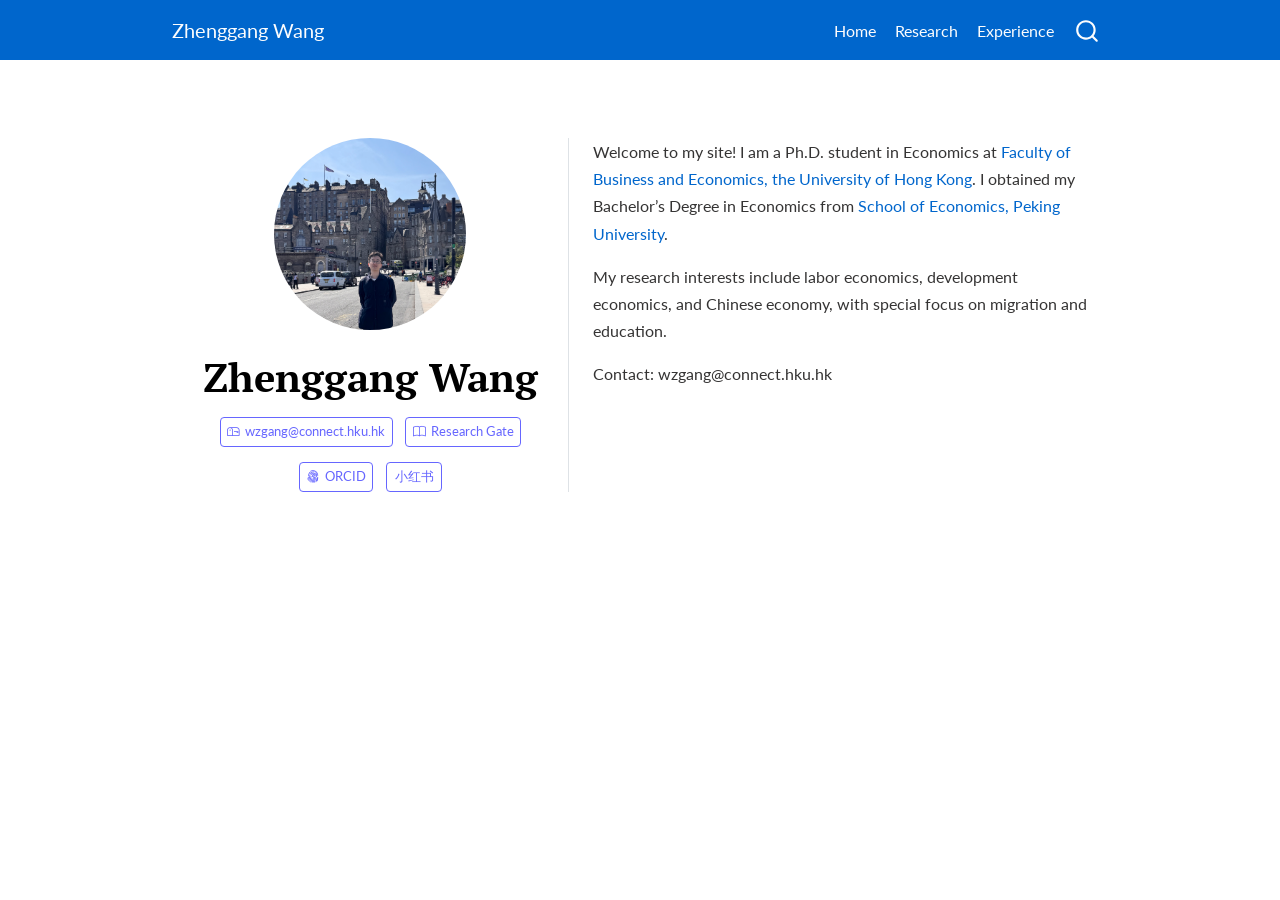
==== commit 462e9d20: "update image" ====
--- a/docs/index.html
+++ b/docs/index.html
@@ -123,7 +123,7 @@
 
 <div class="quarto-about-trestles">
   <div class="about-entity">
-    <img src="images/wzg2.jpg" class="about-image
+    <img src="images/wzg3.jpg" class="about-image
   round " style="height: 12em; width: 12em;">
 <header id="title-block-header" class="quarto-title-block default">
 <div class="quarto-title">
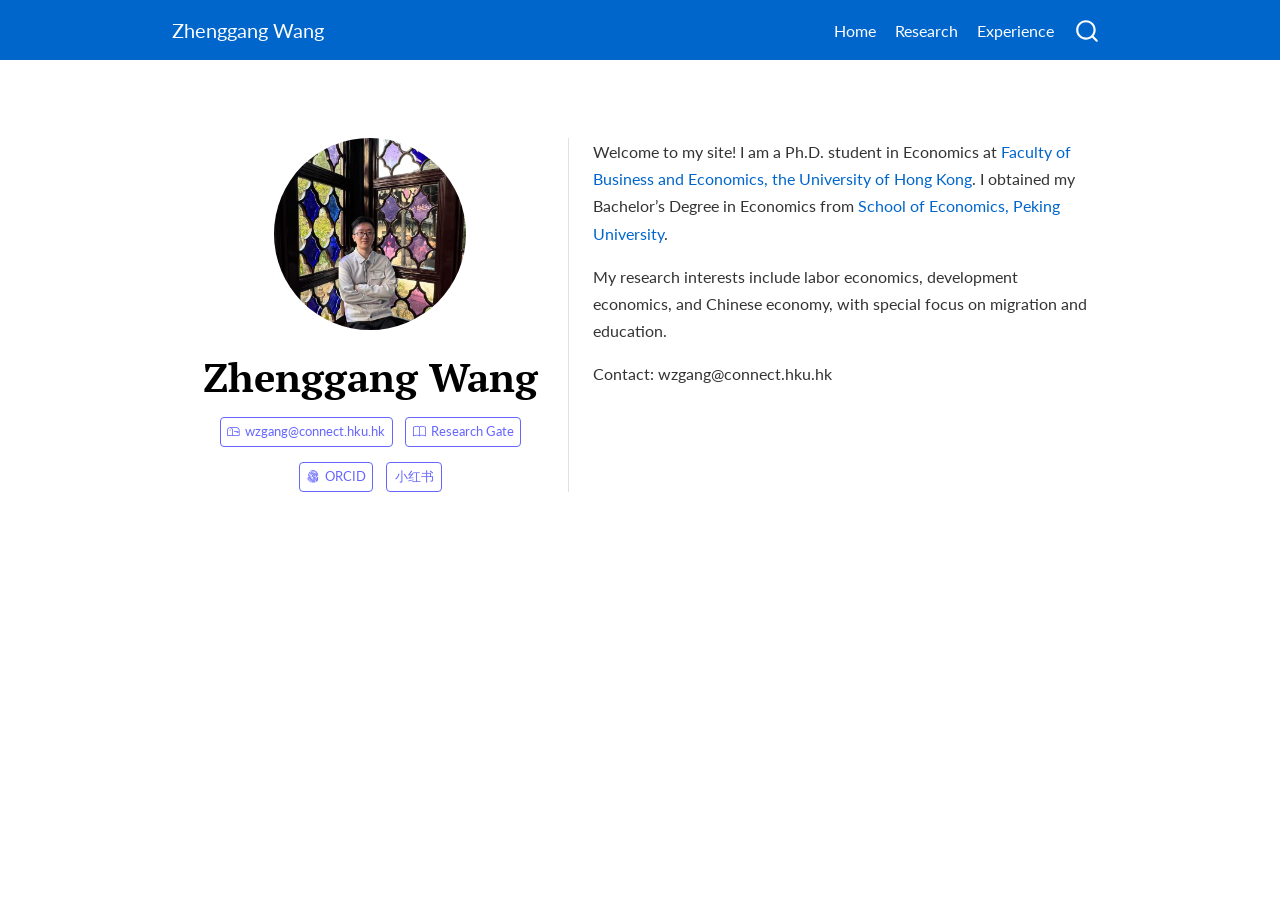
==== commit 71cbc7db: "update" ====
--- a/docs/index.html
+++ b/docs/index.html
@@ -123,7 +123,7 @@
 
 <div class="quarto-about-trestles">
   <div class="about-entity">
-    <img src="images/wzg3.jpg" class="about-image
+    <img src="images/wzg2.jpg" class="about-image
   round " style="height: 12em; width: 12em;">
 <header id="title-block-header" class="quarto-title-block default">
 <div class="quarto-title">
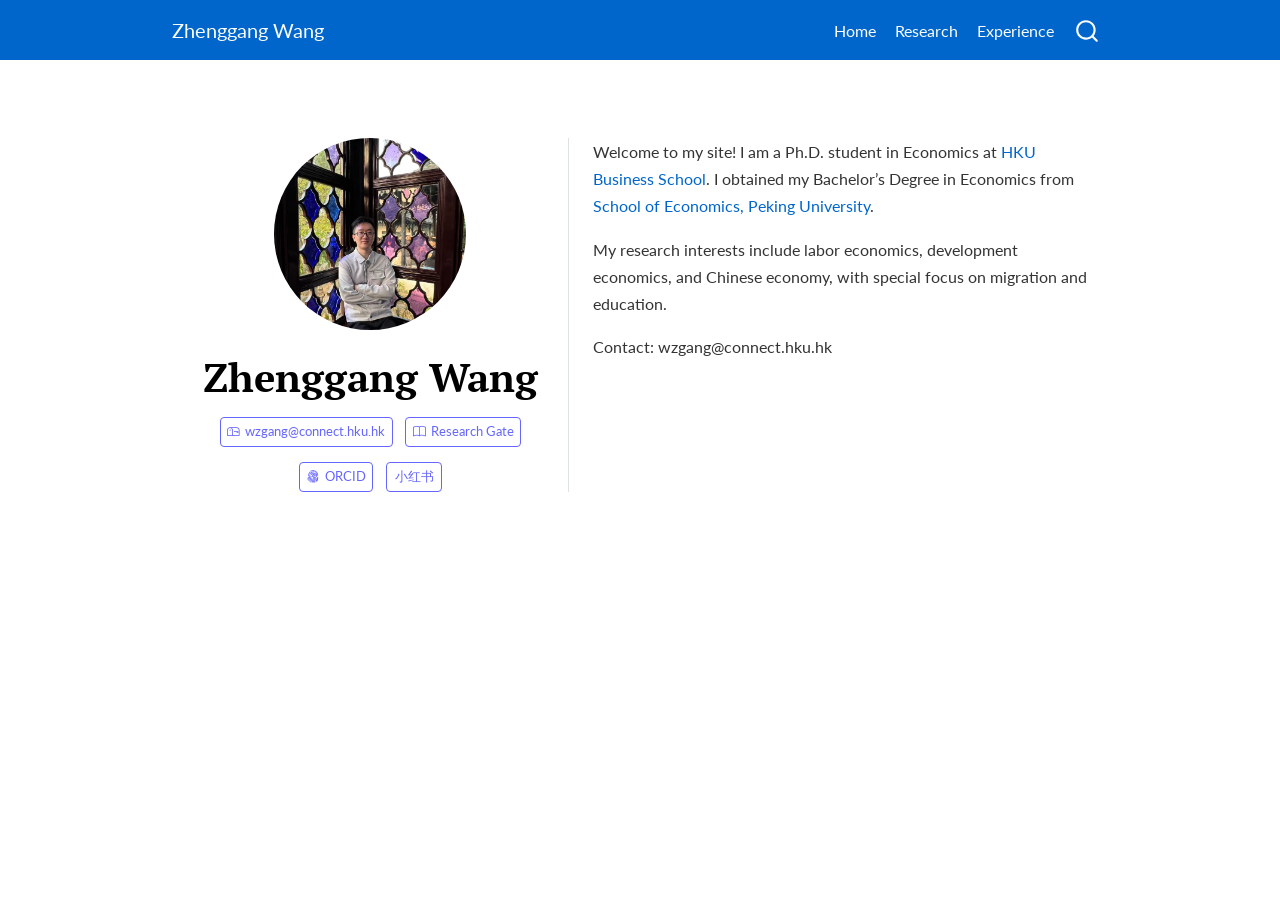
==== commit c2b34418: "update" ====
--- a/docs/index.html
+++ b/docs/index.html
@@ -152,7 +152,7 @@
 </div>
   </div>
   <div class="about-contents"><div id="hero-heading">
-<p>Welcome to my site! I am a Ph.D.&nbsp;student in Economics at <a href="[link](https://www.hkubs.hku.hk/)">Faculty of Business and Economics, the University of Hong Kong</a>. I obtained my Bachelor’s Degree in Economics from <a href="[link](https://econ.pku.edu.cn/)">School of Economics, Peking University</a>.</p>
+<p>Welcome to my site! I am a Ph.D.&nbsp;student in Economics at <a href="[link](https://www.hkubs.hku.hk/)">HKU Business School</a>. I obtained my Bachelor’s Degree in Economics from <a href="[link](https://econ.pku.edu.cn/)">School of Economics, Peking University</a>.</p>
 <p>My research interests include labor economics, development economics, and Chinese economy, with special focus on migration and education.</p>
 <p>Contact: wzgang@connect.hku.hk</p>
 </div></div>
